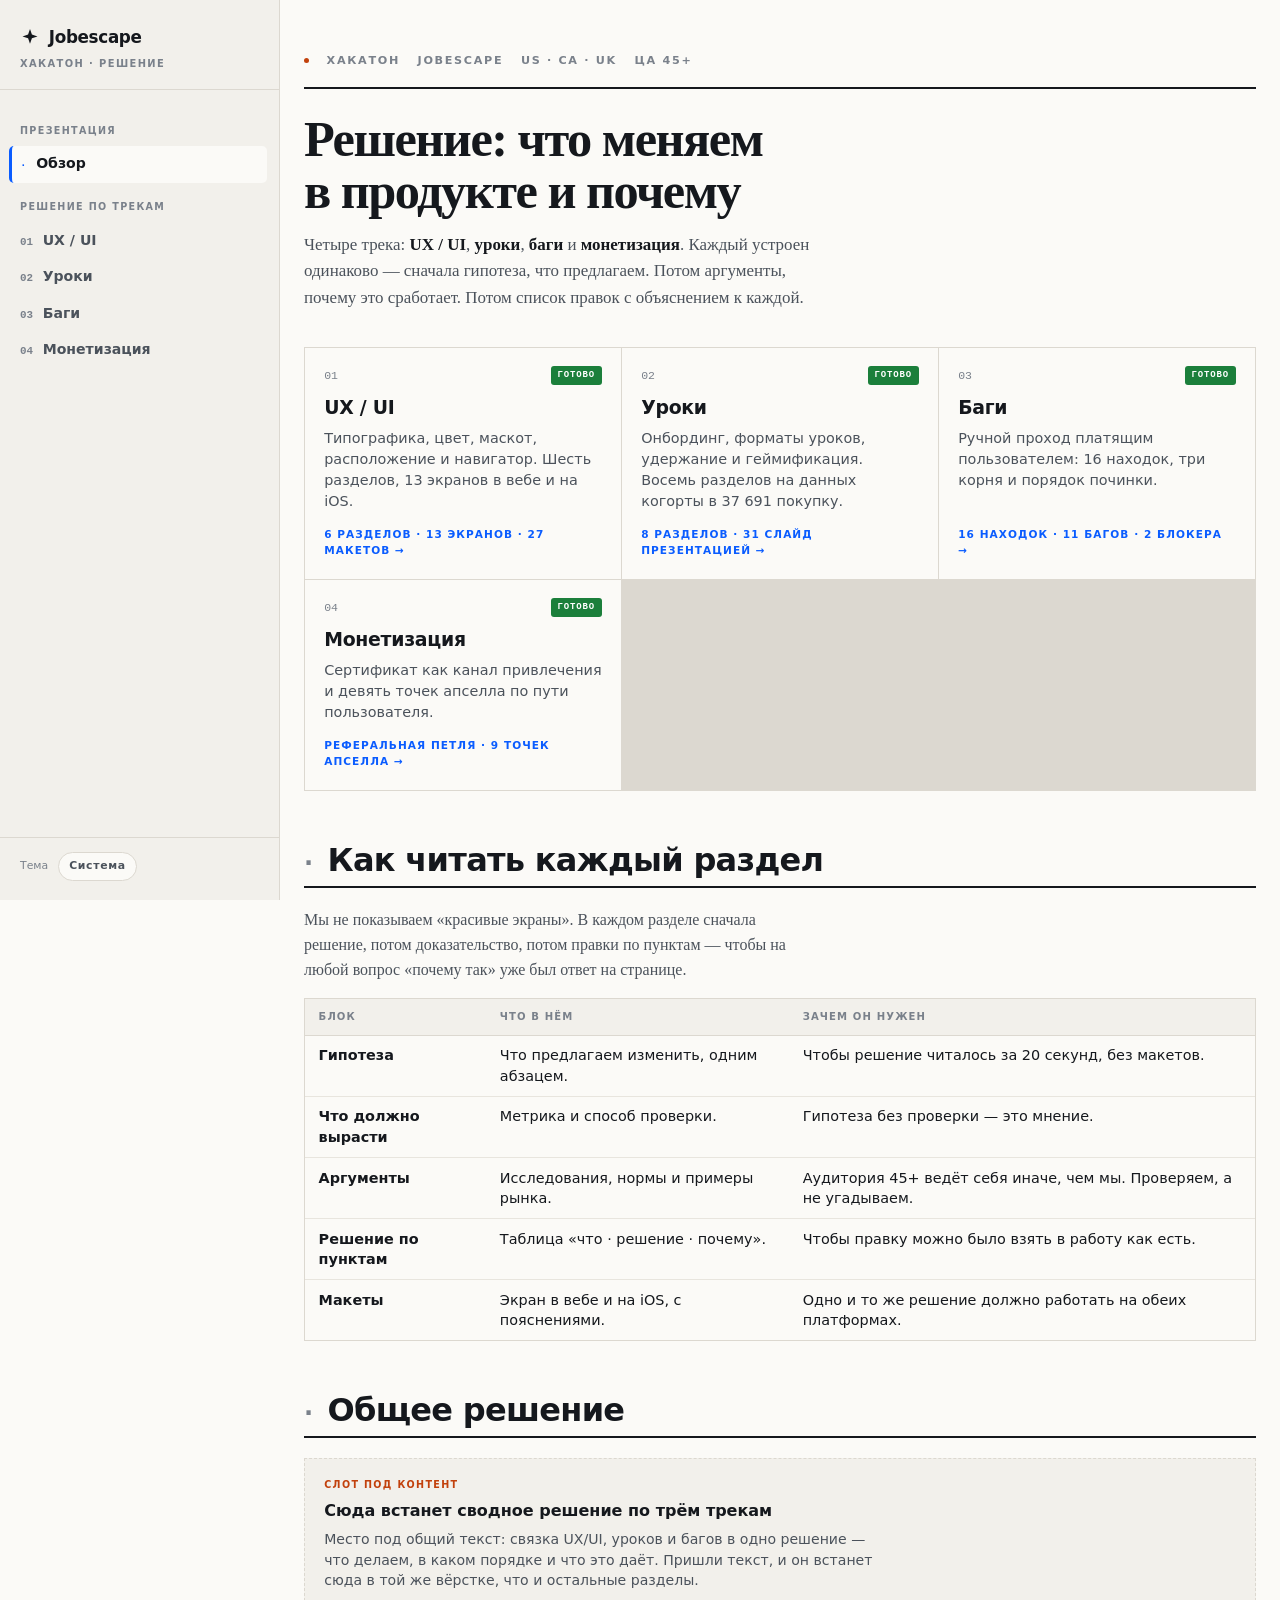
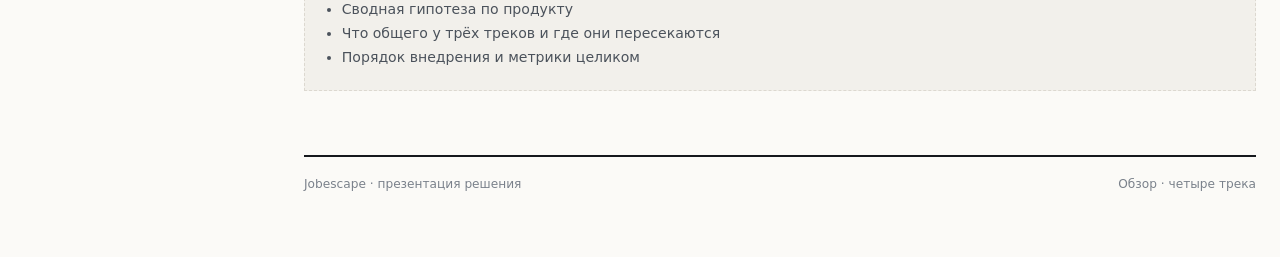
==== index.html @ 0f9d80e2 "Сайт-презентация решения для хакатона Jobescape Четыре трека: UX/UI, уроки, баги, монетизация. Стати" ====
<!doctype html>
<html lang="ru">
<head>
<meta charset="utf-8">
<meta name="viewport" content="width=device-width,initial-scale=1">
<title>Обзор · Jobescape</title>
<link rel="stylesheet" href="assets/doc.css">
<link rel="stylesheet" href="assets/shell.css">
</head>
<body>

<div class="topbar">
  <button class="burger" data-nav-toggle aria-label="Меню разделов">☰</button>
  <b>Обзор</b>
  <button class="tbtn" data-theme-toggle type="button">Система</button>
</div>
<button class="scrim" data-nav-toggle aria-label="Закрыть меню" tabindex="-1"></button>

<aside class="shell-side">
  <a class="shell-side__brand" href="index.html">
    <span class="mark"><svg viewBox="0 0 24 24" fill="none" aria-hidden="true"><path d="M12 2.5 14.3 9 21 11.3 14.3 13.6 12 20.1 9.7 13.6 3 11.3 9.7 9 12 2.5Z" fill="currentColor"/></svg> Jobescape</span>
    <span class="tag">Хакатон · решение</span>
  </a>
  <nav class="shell-side__nav">
    <div class="navgroup__label">Презентация</div>
    <a class="navlink is-current" href="index.html"><span class="n">·</span><span>Обзор</span></a>
    <div class="navgroup__label">Решение по трекам</div>
    <a class="navlink" href="ux-ui.html"><span class="n">01</span><span>UX / UI</span></a>
    <a class="navlink" href="lessons.html"><span class="n">02</span><span>Уроки</span></a>
    <a class="navlink" href="bugs.html"><span class="n">03</span><span>Баги</span></a>
    <a class="navlink" href="money.html"><span class="n">04</span><span>Монетизация</span></a>
  </nav>
  <div class="shell-side__foot">
    <span>Тема</span>
    <button class="tbtn" data-theme-toggle type="button">Система</button>
  </div>
</aside>

<main class="main">
<div class="page">
  <header class="phead">
    <div class="brow"><span class="d"></span><span>Хакатон</span><span>Jobescape</span><span>US · CA · UK</span><span>ЦА 45+</span></div>
    <h1>Решение: что меняем в продукте и почему</h1>
    <p class="sub">Четыре трека: <b>UX / UI</b>, <b>уроки</b>, <b>баги</b> и <b>монетизация</b>. Каждый устроен одинаково — сначала гипотеза, что предлагаем. Потом аргументы, почему это сработает. Потом список правок с объяснением к каждой.</p>
  </header>

  <div class="tracks">
    <a class="track" href="ux-ui.html" data-state="ready">
      <span class="track__n">01
        <span class="state ready">готово</span></span>
      <h2>UX / UI</h2>
      <p>Типографика, цвет, маскот, расположение и навигатор. Шесть разделов, 13 экранов в вебе и на iOS.</p>
      <span class="track__go">6 разделов · 13 экранов · 27 макетов →</span>
    </a>
    <a class="track" href="lessons.html" data-state="ready">
      <span class="track__n">02
        <span class="state ready">готово</span></span>
      <h2>Уроки</h2>
      <p>Онбординг, форматы уроков, удержание и геймификация. Восемь разделов на данных когорты в 37 691 покупку.</p>
      <span class="track__go">8 разделов · 31 слайд презентацией →</span>
    </a>
    <a class="track" href="bugs.html" data-state="ready">
      <span class="track__n">03
        <span class="state ready">готово</span></span>
      <h2>Баги</h2>
      <p>Ручной проход платящим пользователем: 16 находок, три корня и порядок починки.</p>
      <span class="track__go">16 находок · 11 багов · 2 блокера →</span>
    </a>
    <a class="track" href="money.html" data-state="ready">
      <span class="track__n">04
        <span class="state ready">готово</span></span>
      <h2>Монетизация</h2>
      <p>Сертификат как канал привлечения и девять точек апселла по пути пользователя.</p>
      <span class="track__go">реферальная петля · 9 точек апселла →</span>
    </a>
  </div>

  <section class="sec" id="method">
    <div class="sec__hd"><span class="n">·</span><h2>Как читать каждый раздел</h2></div>
    <p>Мы не показываем «красивые экраны». В каждом разделе сначала решение, потом
      доказательство, потом правки по пунктам — чтобы на любой вопрос «почему так»
      уже был ответ на странице.</p>
    <div class="shell-tbl">
      <table>
        <thead><tr><th>Блок</th><th>Что в нём</th><th>Зачем он нужен</th></tr></thead>
        <tbody>
          <tr><td><b>Гипотеза</b></td><td>Что предлагаем изменить, одним абзацем.</td>
              <td>Чтобы решение читалось за 20 секунд, без макетов.</td></tr>
          <tr><td><b>Что должно вырасти</b></td><td>Метрика и способ проверки.</td>
              <td>Гипотеза без проверки — это мнение.</td></tr>
          <tr><td><b>Аргументы</b></td><td>Исследования, нормы и примеры рынка.</td>
              <td>Аудитория 45+ ведёт себя иначе, чем мы. Проверяем, а не угадываем.</td></tr>
          <tr><td><b>Решение по пунктам</b></td><td>Таблица «что · решение · почему».</td>
              <td>Чтобы правку можно было взять в работу как есть.</td></tr>
          <tr><td><b>Макеты</b></td><td>Экран в вебе и на iOS, с пояснениями.</td>
              <td>Одно и то же решение должно работать на обеих платформах.</td></tr>
        </tbody>
      </table>
    </div>
  </section>

  <section class="sec" id="common">
    <div class="sec__hd"><span class="n">·</span><h2>Общее решение</h2></div>
    <div class="slot">
      <span class="slot__tag">Слот под контент</span>
      <h3>Сюда встанет сводное решение по трём трекам</h3>
      <p>Место под общий текст: связка UX/UI, уроков и багов в одно решение —
        что делаем, в каком порядке и что это даёт. Пришли текст, и он встанет сюда
        в той же вёрстке, что и остальные разделы.</p>
      <ul>
        <li>Сводная гипотеза по продукту</li>
        <li>Что общего у трёх треков и где они пересекаются</li>
        <li>Порядок внедрения и метрики целиком</li>
      </ul>
    </div>
  </section>

  <footer class="pfoot"><span>Jobescape · презентация решения</span><span>Обзор · четыре трека</span></footer>
</div>
</main>

<script src="assets/shell.js"></script>
</body>
</html>
---- assets/doc.css ----
/* Стили трека UX/UI — из артефакта, заскоуплены под .doc.
   Файл генерируется: _build/build_uxui.py. Руками не править. */
:root{--paper:#FBFAF7; --paper-2:#F2F0EB; --paper-3:#E9E6DF; --ink:#15181D; --ink-2:#4B525B; --ink-3:#7A818B; --rule:#DCD8D0; --rule-soft:#E8E5DE; --mark:#0A5CFF; --flag:#C2410C; --pass:#1B7F3B; --fail:#C5221F; --warn:#9A5B00; --prem:#6B4FD8; --shadow:0 1px 2px rgba(20,24,30,.07), 0 10px 28px -16px rgba(20,24,30,.25); --serif:Charter,"Bitstream Charter","Iowan Old Style","Palatino Linotype",Georgia,serif; --sans:-apple-system,BlinkMacSystemFont,"Segoe UI",system-ui,"Helvetica Neue",Arial,sans-serif; --mono:ui-monospace,"SF Mono",SFMono-Regular,Menlo,Consolas,monospace;}
@media (prefers-color-scheme:dark){
  :root{--paper:#14161A;--paper-2:#1B1E24;--paper-3:#232830;--ink:#F1EFEA;--ink-2:#A7AEB8;--ink-3:#7C848F; --rule:#2E333B;--rule-soft:#252A31;--mark:#6A9CFF;--flag:#FF8A45;--pass:#4FC97A;--fail:#FF7A72;--warn:#E0A33C;--prem:#A78BFA; --shadow:0 1px 2px rgba(0,0,0,.45),0 12px 32px -18px rgba(0,0,0,.8);}
}
:root[data-theme="dark"]{--paper:#14161A;--paper-2:#1B1E24;--paper-3:#232830;--ink:#F1EFEA;--ink-2:#A7AEB8;--ink-3:#7C848F; --rule:#2E333B;--rule-soft:#252A31;--mark:#6A9CFF;--flag:#FF8A45;--pass:#4FC97A;--fail:#FF7A72;--warn:#E0A33C;--prem:#A78BFA; --shadow:0 1px 2px rgba(0,0,0,.45),0 12px 32px -18px rgba(0,0,0,.8);}
:root[data-theme="light"]{--paper:#FBFAF7;--paper-2:#F2F0EB;--paper-3:#E9E6DF;--ink:#15181D;--ink-2:#4B525B;--ink-3:#7A818B; --rule:#DCD8D0;--rule-soft:#E8E5DE;--mark:#0A5CFF;--flag:#C2410C;--pass:#1B7F3B;--fail:#C5221F;--warn:#9A5B00;--prem:#6B4FD8; --shadow:0 1px 2px rgba(20,24,30,.07),0 10px 28px -16px rgba(20,24,30,.25);}
*{box-sizing:border-box;}
.doc{color:var(--ink); font-family:var(--serif); font-size:17px; line-height:1.58; -webkit-font-smoothing:antialiased; padding:0 0 4rem;}
:focus-visible{outline:2px solid var(--mark); outline-offset:2px; border-radius:3px;}
.doc .wrap{max-width:82rem; margin:0 auto; padding:0 1.25rem;}
.doc img{max-width:100%; height:auto; display:block;}
.doc .top{padding:3rem 0 0;}
.doc .brow{font-family:var(--sans); font-size:.7rem; font-weight:700; letter-spacing:.15em; text-transform:uppercase; color:var(--ink-3); display:flex; flex-wrap:wrap; gap:.5rem 1.1rem; align-items:center; padding-bottom:1.1rem; border-bottom:2px solid var(--ink);}
.doc .brow .d{width:5px;height:5px;border-radius:50%;background:var(--mark);flex:none;}
.doc h1{font-size:clamp(2rem,4.8vw,3.2rem); line-height:1.04; font-weight:700; letter-spacing:-.03em; margin:1.5rem 0 .9rem; max-width:20ch; text-wrap:balance;}
.doc .sub{font-size:1.04rem; color:var(--ink-2); max-width:62ch; margin:0 0 .8rem;}
.doc .sub b{color:var(--ink);}
.doc .tiles{display:grid; grid-template-columns:repeat(auto-fit,minmax(8rem,1fr)); gap:1px; background:var(--rule); border:1px solid var(--rule); margin:2rem 0 0;}
.doc .tiles div{background:var(--paper); padding:.8rem .9rem;}
.doc .tiles dt{font-family:var(--sans); font-size:.64rem; font-weight:700; letter-spacing:.12em; text-transform:uppercase; color:var(--ink-3); margin-bottom:.2rem;}
.doc .tiles dd{margin:0; font-size:1.35rem; font-weight:700; line-height:1.1; font-variant-numeric:tabular-nums;}
.doc .snav{position:sticky; top:0; z-index:30; background:var(--paper); border-bottom:1px solid var(--rule); margin-top:2rem; padding:.65rem 0; display:flex; flex-wrap:wrap; gap:.35rem;}
.doc .snav a{font-family:var(--sans); font-size:.75rem; font-weight:700; letter-spacing:.05em; text-decoration:none; color:var(--ink-2); padding:.32rem .7rem; border:1px solid var(--rule); border-radius:99px; background:var(--paper);}
.doc .snav a:hover{color:var(--ink); border-color:var(--ink-3);}
.doc .snav a .n{color:var(--ink-3); font-variant-numeric:tabular-nums;}
.doc section.blk{margin-top:3.5rem; scroll-margin-top:4rem;}
.doc .hd{display:flex; align-items:baseline; gap:.9rem; border-bottom:2px solid var(--ink); padding-bottom:.5rem; margin-bottom:1.25rem;}
.doc .hd .n{font-size:1.5rem; font-weight:700; color:var(--ink-3); font-variant-numeric:tabular-nums; line-height:1;}
.doc .hd h2{font-size:clamp(1.5rem,3vw,2.1rem); line-height:1.1; font-weight:700; letter-spacing:-.022em; margin:0;}
.doc h3{font-family:var(--sans); font-size:.72rem; font-weight:700; letter-spacing:.13em; text-transform:uppercase; color:var(--ink-3); margin:2rem 0 .7rem;}
.doc p{margin:0 0 .8rem; max-width:66ch;}
.doc .line{font-size:.98rem; color:var(--ink-2); max-width:66ch; margin:0 0 1rem;}
.doc code{font-family:var(--mono); font-size:.85em; background:var(--paper-2); padding:.1em .34em; border-radius:3px; border:1px solid var(--rule-soft);}
.doc .hyp{border:2px solid var(--ink); background:var(--paper-2); padding:1.05rem 1.2rem; margin:0 0 1.4rem;}
.doc .hyp .tg{font-family:var(--sans); font-size:.64rem; font-weight:700; letter-spacing:.15em; text-transform:uppercase; color:var(--mark); display:block; margin-bottom:.4rem;}
.doc .hyp p{font-size:1.06rem; line-height:1.48; margin:0; max-width:66ch;}
.doc .hyp p code{background:transparent; border:0; padding:0; font-size:.94em; font-weight:600;}
.doc .hyp .eff{margin-top:.7rem; padding-top:.65rem; border-top:1px solid var(--rule); font-size:.92rem; line-height:1.45; color:var(--ink-2); max-width:66ch;}
.doc .hyp .eff b{display:block; font-family:var(--sans); font-size:.62rem; font-weight:700; letter-spacing:.12em; text-transform:uppercase; color:var(--ink-3); margin-bottom:.15rem;}
.doc .args{display:grid; grid-template-columns:repeat(auto-fit,minmax(17rem,1fr)); gap:1px; background:var(--rule); border:1px solid var(--rule); margin:0 0 1.4rem;}
.doc .args > div{background:var(--paper); padding:.9rem 1rem 1rem; display:flex; flex-direction:column;}
.doc .args h4{font-family:var(--sans); font-size:.82rem; font-weight:700; margin:0 0 .35rem; color:var(--ink); display:flex; gap:.5rem; align-items:baseline;}
.doc .args h4 i{font-style:normal; color:var(--ink-3); font-size:.7rem; font-variant-numeric:tabular-nums; flex:none;}
.doc .args p{font-size:.9rem; line-height:1.45; margin:0; color:var(--ink-2); max-width:none;}
.doc .args .src{align-self:flex-start; margin-top:.6rem; font-family:var(--sans); font-size:.6rem; font-weight:700; letter-spacing:.09em; text-transform:uppercase; color:var(--mark); border:1px solid var(--rule); border-radius:99px; padding:.16rem .5rem;}
.doc .sc{overflow-x:auto; border:1px solid var(--rule); background:var(--paper); margin:0 0 1.2rem;}
.doc table{border-collapse:collapse; width:100%; min-width:36rem; font-size:.9rem;}
.doc th{font-family:var(--sans); font-size:.63rem; font-weight:700; letter-spacing:.11em; text-transform:uppercase; color:var(--ink-3); text-align:left; padding:.62rem .85rem; border-bottom:1px solid var(--rule); background:var(--paper-2); white-space:nowrap;}
.doc td{padding:.6rem .85rem; border-bottom:1px solid var(--rule-soft); vertical-align:top; line-height:1.4;}
.doc tr:last-child td{border-bottom:0;}
.doc td.n, .doc th.n{font-family:var(--mono); font-variant-numeric:tabular-nums; white-space:nowrap;}
.doc .pill{display:inline-block; font-family:var(--sans); font-size:.6rem; font-weight:700; letter-spacing:.08em; text-transform:uppercase; padding:.16rem .4rem; border-radius:3px; color:#fff; line-height:1.4; white-space:nowrap;}
.doc .pill.p{background:var(--pass);}
.doc .pill.f{background:var(--fail);}
.doc .pill.w{background:var(--warn);}
.doc .pill.g{background:var(--paper-3); color:var(--ink-2);}
.doc .pill.m{background:var(--mark);}
.doc .rl{list-style:none; margin:0 0 1.2rem; padding:0; border:1px solid var(--rule); background:var(--paper);}
.doc .rl li{display:grid; grid-template-columns:minmax(0,1fr); gap:.3rem; padding:.62rem .85rem; border-bottom:1px solid var(--rule-soft); font-size:.94rem; line-height:1.45;}
@media (min-width:62rem){
  .doc .rl li{grid-template-columns:8.5rem minmax(0,1.05fr) minmax(0,1fr); gap:1.4rem; align-items:baseline;}
}
.doc .rl li:last-child{border-bottom:0;}
.doc .rl b{font-family:var(--sans); font-size:.78rem; font-weight:700; color:var(--ink);}
.doc .rl span{color:var(--ink-2);}
.doc .rl span em{font-style:normal; color:var(--ink); font-weight:600;}
.doc .rl .why{color:var(--ink-3); font-size:.88rem; line-height:1.42;}
.doc .rl .why::before{content:"Почему · "; font-family:var(--sans); font-size:.6rem; font-weight:700; letter-spacing:.1em; text-transform:uppercase; color:var(--mark);}
.doc .rl li.hdr{display:none;}
@media (min-width:62rem){
  .doc .rl li.hdr{display:grid; background:var(--paper-2); font-family:var(--sans); font-size:.6rem; font-weight:700; letter-spacing:.11em; text-transform:uppercase; color:var(--ink-3);}
  .doc .rl li.hdr b, .doc .rl li.hdr span{color:var(--ink-3); font-size:.6rem; letter-spacing:.11em;}
  .doc .rl .why::before{content:none;}
}
.doc .sw{display:grid; grid-template-columns:repeat(auto-fill,minmax(9.5rem,1fr)); gap:1px; background:var(--rule); border:1px solid var(--rule); margin:0 0 1.2rem;}
.doc .sw > div{background:var(--paper);}
.doc .sw .f{height:3.6rem; display:flex; align-items:flex-end; padding:.4rem .5rem;}
.doc .sw .f span{font-family:var(--sans); font-size:.68rem; font-weight:700;}
.doc .sw .i{padding:.5rem .6rem .65rem;}
.doc .sw .r{font-family:var(--sans); font-size:.6rem; font-weight:700; letter-spacing:.1em; text-transform:uppercase; color:var(--ink-3);}
.doc .sw .h{font-family:var(--mono); font-size:.76rem; font-weight:600; margin:.12rem 0 .22rem;}
.doc .sw .u{font-size:.76rem; line-height:1.3; color:var(--ink-2);}
.doc .esco{display:grid; grid-template-columns:repeat(auto-fill,minmax(10rem,1fr)); gap:1px; background:var(--rule); border:1px solid var(--rule); margin:0 0 1.4rem;}
.doc .esco > div{background:var(--paper); padding:1.1rem .8rem 1.1rem; text-align:center;}
.doc .esco .stage{height:104px; display:grid; place-items:center; margin-bottom:.7rem;}
.doc .esco svg{width:64px; height:64px; overflow:visible;}
.doc .esco .nm{font-family:var(--mono); font-size:.78rem; font-weight:600; color:var(--ink);}
.doc .esco .ds{font-size:.8rem; line-height:1.35; color:var(--ink-2); margin-top:.2rem;}
.doc .esco .tm{font-family:var(--sans); font-size:.58rem; font-weight:700; letter-spacing:.09em; text-transform:uppercase; color:var(--ink-3); margin-top:.45rem; display:block;}
@keyframes e-float{0%,100%{transform:translateY(0)}50%{transform:translateY(-7px)}}
@keyframes e-blink{0%,92%,100%{transform:scaleY(1)}95%{transform:scaleY(.08)}}
@keyframes e-lean{0%,100%{transform:rotate(-12deg) translateX(0)}50%{transform:rotate(-17deg) translateX(-3px)}}
@keyframes e-jab{0%,100%{transform:translateX(0);opacity:.85}50%{transform:translateX(7px);opacity:1}}
@keyframes e-bounce{0%,100%{transform:translateY(0) scale(1)} 30%{transform:translateY(-14px) scale(1.06)}45%{transform:translateY(-14px) scale(1.06)} 70%{transform:translateY(2px) scale(.96)}}
@keyframes e-confetti{0%{transform:translateY(6px) scale(.4);opacity:0} 25%{opacity:1}100%{transform:translateY(-26px) scale(1);opacity:0}}
@keyframes e-sway{0%,100%{transform:translateX(0) rotate(0)}50%{transform:translateX(3px) rotate(3deg)}}
@keyframes e-dot{0%,100%{opacity:.25;transform:scale(.7)}40%{opacity:1;transform:scale(1)}}
@keyframes e-sink{0%,100%{transform:translateY(0) scale(1)}50%{transform:translateY(5px) scale(.97)}}
@keyframes e-nod{0%,100%{transform:rotate(0)}30%{transform:rotate(-5deg)}60%{transform:rotate(3deg)}}
.doc .a-float{animation:e-float 3s ease-in-out infinite; transform-origin:50% 50%;}
.doc .a-eye{animation:e-blink 4.4s ease-in-out infinite; transform-origin:50% 50%;}
.doc .a-lean{animation:e-lean 1.8s ease-in-out infinite; transform-origin:50% 50%;}
.doc .a-jab{animation:e-jab 1.8s ease-in-out infinite;}
.doc .a-bounce{animation:e-bounce 1.9s cubic-bezier(.34,1.56,.64,1) infinite; transform-origin:50% 90%;}
.doc .a-c1{animation:e-confetti 1.9s ease-out infinite;}
.doc .a-c2{animation:e-confetti 1.9s ease-out .35s infinite;}
.doc .a-c3{animation:e-confetti 1.9s ease-out .7s infinite;}
.doc .a-sway{animation:e-sway 2.2s ease-in-out infinite; transform-origin:50% 80%;}
.doc .a-d1{animation:e-dot 1.3s ease-in-out infinite;}
.doc .a-d2{animation:e-dot 1.3s ease-in-out .18s infinite;}
.doc .a-d3{animation:e-dot 1.3s ease-in-out .36s infinite;}
.doc .a-sink{animation:e-sink 3.4s ease-in-out infinite; transform-origin:50% 90%;}
.doc .a-nod{animation:e-nod 2.6s ease-in-out infinite; transform-origin:50% 75%;}
@media (prefers-reduced-motion:reduce){
  .doc .a-float, .doc .a-eye, .doc .a-lean, .doc .a-jab, .doc .a-bounce, .doc .a-c1, .doc .a-c2, .doc .a-c3, .doc .a-sway, .doc .a-d1, .doc .a-d2, .doc .a-d3, .doc .a-sink, .doc .a-nod{animation:none!important;}
}
.doc .plate{margin:0 0 1.4rem; border:1px solid var(--rule); background:var(--paper); overflow:hidden;}
.doc .plate img{border-bottom:1px solid var(--rule); width:100%;}
.doc .plate figcaption{padding:.7rem .9rem; font-size:.88rem; line-height:1.45; color:var(--ink-2);}
.doc .plate figcaption b{color:var(--ink); font-weight:700;}
.doc .spec{border:1px solid var(--rule); background:var(--paper); margin:0 0 1.2rem;}
.doc .spec .r{display:grid; grid-template-columns:7.5rem minmax(0,1fr); gap:1.1rem; padding:.85rem 1rem; border-bottom:1px solid var(--rule-soft); align-items:baseline;}
.doc .spec .r:last-child{border-bottom:0;}
.doc .spec .l{font-family:var(--sans); font-size:.62rem; font-weight:700; letter-spacing:.1em; text-transform:uppercase; color:var(--ink-3); line-height:1.5;}
.doc .spec .l b{display:block; font-family:var(--mono); font-size:.72rem; letter-spacing:0; text-transform:none; color:var(--ink-2);}
.doc .spec .s{font-family:var(--sans); min-width:0; overflow-wrap:break-word;}
.doc .t40{font-size:40px;line-height:1.15;font-weight:700;letter-spacing:-.025em;}
.doc .t32{font-size:32px;line-height:1.2;font-weight:700;letter-spacing:-.02em;}
.doc .t24{font-size:24px;line-height:1.25;font-weight:600;letter-spacing:-.012em;}
.doc .t20{font-size:20px;line-height:1.3;font-weight:600;}
.doc .t17{font-size:17px;line-height:1.55;}
.doc .t15{font-size:15px;line-height:1.4;font-weight:500;color:var(--ink-2);}
.doc .tsr{font-family:var(--serif);font-size:19px;line-height:1.6;}
.doc .screen{margin-top:2.75rem; padding-top:1.6rem; border-top:1px solid var(--rule);}
.doc .screen .sh{display:flex; align-items:baseline; gap:.65rem; margin:0 0 1rem; flex-wrap:wrap;}
.doc .screen .sh .num{font-size:1.2rem; font-weight:700; color:var(--ink-3); line-height:1; font-variant-numeric:tabular-nums; flex:none;}
.doc .screen .sh h4{font-family:var(--sans); font-size:1.02rem; font-weight:700; margin:0; letter-spacing:-.012em; color:var(--ink); text-transform:none;}
.doc .screen .sh .tag{font-family:var(--sans); font-size:.58rem; font-weight:700; letter-spacing:.1em; text-transform:uppercase; background:var(--mark); color:#fff; padding:.16rem .42rem; border-radius:3px;}
.doc .pair{display:grid; grid-template-columns:minmax(0,1fr); gap:1.4rem;}
@media (min-width:64rem){
  .doc .pair{grid-template-columns:minmax(0,1fr) minmax(0,1.85fr); gap:1.6rem; align-items:start;}
}
.doc .shot{min-width:0;}
.doc .shot .plat{font-family:var(--sans); font-size:.6rem; font-weight:700; letter-spacing:.13em; text-transform:uppercase; color:var(--ink-3); margin:0 0 .4rem;}
.doc .shot img{border:1px solid var(--rule); border-radius:8px; box-shadow:var(--shadow); background:#fff;}
.doc .screen ul.ann{list-style:none; margin:1rem 0 0; padding:0; font-size:.88rem; line-height:1.45;}
.doc .screen ul.ann li{display:flex; gap:.5rem; margin-bottom:.35rem; color:var(--ink-2); max-width:78ch;}
.doc .screen ul.ann li::before{content:"→"; color:var(--mark); font-weight:700; flex:none;}
.doc .grp{margin-top:3rem; padding:1rem 1.15rem; background:var(--paper-2); border:1px solid var(--rule);}
.doc .grp .gl{font-family:var(--sans); font-size:.64rem; font-weight:700; letter-spacing:.14em; text-transform:uppercase; color:var(--mark); display:block; margin-bottom:.3rem;}
.doc .grp h3{font-family:var(--serif); font-size:1.5rem; font-weight:700; letter-spacing:-.02em; text-transform:none; color:var(--ink); margin:0 0 .4rem;}
.doc .grp p{margin:0; font-size:.95rem; line-height:1.5; color:var(--ink-2); max-width:70ch;}
.doc .grp p + p{margin-top:.5rem;}
.doc .grp .path{font-family:var(--mono); font-size:.82rem; color:var(--ink); margin-top:.6rem; line-height:1.9; display:block;}
.doc .grp .path b{background:var(--paper); border:1px solid var(--rule); border-radius:4px; padding:.12rem .4rem; font-weight:600; white-space:nowrap;}
.doc .grp .path i{font-style:normal; color:var(--mark); font-weight:700; padding:0 .2rem;}
.doc .tr{border:1px solid var(--rule); background:var(--paper); padding:.85rem 1rem; display:grid; grid-template-columns:minmax(0,1fr); gap:.4rem; margin-bottom:1px;}
@media (min-width:46rem){
  .doc .tr{grid-template-columns:6.5rem minmax(0,1fr) 6rem; gap:1.3rem; align-items:start;}
}
.doc .tr .tn{font-family:var(--sans); font-weight:700; font-size:.8rem;}
.doc .tr .tn small{display:block; font-weight:600; color:var(--ink-3); font-size:.66rem; letter-spacing:.07em; text-transform:uppercase; margin-top:.1rem;}
.doc .tr .tw{font-family:var(--mono); font-size:.78rem; color:var(--ink-2); font-variant-numeric:tabular-nums;}
.doc .tr ul{margin:0; padding-left:1rem; font-size:.9rem; line-height:1.45;}
.doc .tr li{margin-bottom:.22rem;}
.doc .final{border:2px solid var(--ink); background:var(--paper-2); padding:1.25rem 1.3rem; margin-top:2rem;}
.doc .final p{margin:0; font-size:1.04rem; line-height:1.5; max-width:62ch;}
.doc .final p+p{margin-top:.6rem;}
.doc footer{margin-top:4rem; padding-top:1.1rem; border-top:2px solid var(--ink); font-family:var(--sans); font-size:.76rem; color:var(--ink-3); display:flex; flex-wrap:wrap; gap:.5rem 1.5rem; justify-content:space-between;}
@media (prefers-reduced-motion:reduce){
  *{animation:none!important;transition:none!important;}
}
---- assets/shell.css ----
/* ═══════════════════════════════════════════════════════════════
   Jobescape · презентация решения — оболочка сайта
   Токены наследуются из doc.css (:root), чтобы сайт и макеты
   жили в одной палитре и в светлой, и в тёмной теме.
   ═══════════════════════════════════════════════════════════════ */

:root{
  --shell-side:17.5rem;
  --sans:-apple-system,BlinkMacSystemFont,"Segoe UI",system-ui,"Helvetica Neue",Arial,sans-serif;
  --serif:Charter,"Bitstream Charter","Iowan Old Style","Palatino Linotype",Georgia,serif;
  --mono:ui-monospace,"SF Mono",SFMono-Regular,Menlo,Consolas,monospace;
}

*{box-sizing:border-box;}
html{scroll-behavior:smooth;}
body{
  margin:0; background:var(--paper); color:var(--ink);
  font-family:var(--sans); font-size:16px; line-height:1.55;
  -webkit-font-smoothing:antialiased;
}
:focus-visible{outline:2px solid var(--mark); outline-offset:2px; border-radius:3px;}

/* ───────────────────────── боковая панель ───────────────────────── */
.shell-side{
  position:fixed; inset:0 auto 0 0; width:var(--shell-side); z-index:60;
  background:var(--paper-2); border-right:1px solid var(--rule);
  display:flex; flex-direction:column; overflow-y:auto; overscroll-behavior:contain;
}
.shell-side__brand{
  display:block; text-decoration:none; color:inherit;
  padding:1.5rem 1.25rem 1.1rem; border-bottom:1px solid var(--rule);
}
.shell-side__brand .mark{
  display:flex; align-items:center; gap:.55rem;
  font-size:1.05rem; font-weight:700; letter-spacing:-.02em; color:var(--ink);
}
.shell-side__brand .mark svg{width:20px;height:20px;flex:none;}
.shell-side__brand .tag{
  display:block; margin-top:.4rem;
  font-size:.62rem; font-weight:700; letter-spacing:.14em; text-transform:uppercase;
  color:var(--ink-3);
}

.shell-side__nav{padding:1rem .75rem 1.5rem; flex:1;}
.navgroup{margin-bottom:.3rem;}
.navgroup__label{
  font-size:.6rem; font-weight:700; letter-spacing:.14em; text-transform:uppercase;
  color:var(--ink-3); padding:1.1rem .5rem .45rem;
}
.navgroup:first-child .navgroup__label{padding-top:.2rem;}

a.navlink{
  display:flex; align-items:baseline; gap:.6rem;
  padding:.46rem .5rem; border-radius:5px;
  font-size:.88rem; font-weight:600; color:var(--ink-2); text-decoration:none;
  border-left:3px solid transparent; margin-left:-3px;
}
a.navlink .n{
  font-family:var(--mono); font-size:.68rem; color:var(--ink-3);
  font-variant-numeric:tabular-nums; flex:none;
}
a.navlink:hover{color:var(--ink); background:var(--paper-3);}
a.navlink.is-current{
  color:var(--ink); background:var(--paper); border-left-color:var(--mark);
}
a.navlink.is-current .n{color:var(--mark);}
a.navlink .wip{
  margin-left:auto; font-size:.55rem; font-weight:700; letter-spacing:.09em;
  text-transform:uppercase; color:var(--ink-3);
  border:1px solid var(--rule); border-radius:99px; padding:.05rem .32rem;
}

/* подразделы текущей страницы */
.subnav{margin:.15rem 0 .5rem 1.1rem; padding-left:.65rem; border-left:1px solid var(--rule);}
a.sublink{
  display:flex; gap:.55rem; align-items:baseline;
  padding:.3rem .45rem; border-radius:4px;
  font-size:.81rem; color:var(--ink-3); text-decoration:none;
}
a.sublink .n{font-family:var(--mono); font-size:.64rem; font-variant-numeric:tabular-nums;}
a.sublink:hover{color:var(--ink);}
a.sublink.is-active{color:var(--flag); font-weight:700;}
a.sublink.is-active .n{color:var(--flag);}

.shell-side__foot{
  padding:.9rem 1.25rem 1.2rem; border-top:1px solid var(--rule);
  display:flex; align-items:center; gap:.6rem; flex-wrap:wrap;
  font-size:.68rem; color:var(--ink-3);
}
.tbtn{
  font:inherit; font-size:.68rem; font-weight:700; letter-spacing:.06em;
  color:var(--ink-2); background:var(--paper); cursor:pointer;
  border:1px solid var(--rule); border-radius:99px; padding:.3rem .65rem;
}
.tbtn:hover{color:var(--ink); border-color:var(--ink-3);}

/* ───────────────────────── контент ───────────────────────── */
.main{margin-left:var(--shell-side); min-width:0;}
.page{max-width:80rem; margin:0 auto; padding:0 1.5rem;}

.phead{padding:3.25rem 0 0;}
.phead .brow{
  display:flex; flex-wrap:wrap; gap:.5rem 1.1rem; align-items:center;
  padding-bottom:1.1rem; border-bottom:2px solid var(--ink);
  font-size:.7rem; font-weight:700; letter-spacing:.15em; text-transform:uppercase;
  color:var(--ink-3);
}
.phead .brow .d{width:5px;height:5px;border-radius:50%;background:var(--flag);flex:none;}
.phead h1{
  font-family:var(--serif);
  font-size:clamp(2rem,4.4vw,3.15rem); line-height:1.04; font-weight:700;
  letter-spacing:-.03em; margin:1.5rem 0 .9rem; max-width:22ch; text-wrap:balance;
}
.phead .sub{
  font-family:var(--serif); font-size:1.06rem; line-height:1.55;
  color:var(--ink-2); max-width:62ch; margin:0 0 .4rem;
}
.phead .sub b{color:var(--ink);}

/* ── карточки разделов на главной ── */
.tracks{
  display:grid; grid-template-columns:repeat(auto-fit,minmax(17rem,1fr)); gap:1px;
  background:var(--rule); border:1px solid var(--rule); margin:2.25rem 0 0;
}
a.track{
  background:var(--paper); padding:1.15rem 1.2rem 1.25rem;
  display:flex; flex-direction:column; text-decoration:none; color:inherit;
}
a.track:hover{background:var(--paper-2);}
.track__n{
  font-family:var(--mono); font-size:.72rem; color:var(--ink-3);
  font-variant-numeric:tabular-nums; margin-bottom:.5rem;
  display:flex; justify-content:space-between; align-items:center;
}
.track h2{font-size:1.18rem; font-weight:700; letter-spacing:-.015em; margin:0 0 .35rem;}
.track p{font-size:.9rem; line-height:1.45; color:var(--ink-2); margin:0 0 .9rem; max-width:34ch;}
.track__go{
  margin-top:auto; font-size:.66rem; font-weight:700; letter-spacing:.1em;
  text-transform:uppercase; color:var(--mark);
}
a.track[data-state="wip"] .track__go{color:var(--ink-3);}

.state{
  font-size:.56rem; font-weight:700; letter-spacing:.1em; text-transform:uppercase;
  padding:.16rem .42rem; border-radius:3px; color:#fff; white-space:nowrap;
}
.state.ready{background:var(--pass);}
.state.wip{background:var(--paper-3); color:var(--ink-2);}

/* ── общие секции страниц оболочки ── */
.sec{margin-top:3.25rem; scroll-margin-top:1.5rem;}
.sec__hd{
  display:flex; align-items:baseline; gap:.9rem;
  border-bottom:2px solid var(--ink); padding-bottom:.5rem; margin-bottom:1.25rem;
}
.sec__hd .n{
  font-size:1.5rem; font-weight:700; color:var(--ink-3);
  font-variant-numeric:tabular-nums; line-height:1;
}
.sec__hd h2{font-size:clamp(1.4rem,2.8vw,2rem); line-height:1.1; font-weight:700; letter-spacing:-.022em; margin:0;}
.sec p{font-family:var(--serif); font-size:1rem; line-height:1.55; color:var(--ink-2); max-width:64ch;}
.sec p b{color:var(--ink);}

.kicker{
  font-size:.66rem; font-weight:700; letter-spacing:.13em; text-transform:uppercase;
  color:var(--ink-3); margin:2rem 0 .7rem;
}

/* ── таблицы оболочки ── */
.shell-tbl{overflow-x:auto; border:1px solid var(--rule); background:var(--paper); margin:0 0 1.2rem;}
.shell-tbl table{border-collapse:collapse; width:100%; min-width:34rem; font-size:.9rem;}
.shell-tbl th{
  font-size:.63rem; font-weight:700; letter-spacing:.11em; text-transform:uppercase;
  color:var(--ink-3); text-align:left; padding:.62rem .85rem;
  border-bottom:1px solid var(--rule); background:var(--paper-2); white-space:nowrap;
}
.shell-tbl td{padding:.6rem .85rem; border-bottom:1px solid var(--rule-soft); vertical-align:top; line-height:1.42;}
.shell-tbl tr:last-child td{border-bottom:0;}
.shell-tbl td.n{font-family:var(--mono); font-variant-numeric:tabular-nums; white-space:nowrap;}

/* ── ссылка на презентационный вид дека ── */
.deckbox__go{margin:.9rem 0 0; font-family:var(--sans); font-size:.78rem;}
.deckbox__go a{
  display:inline-block; color:var(--mark); font-weight:700;
  letter-spacing:.04em; text-decoration:none;
  border:1px solid var(--rule); border-radius:99px; padding:.34rem .8rem;
}
.deckbox__go a:hover{border-color:var(--mark); background:var(--paper-2);}

/* ── идея: гипотеза · аргумент · пример · метрика ── */
.doc .idea{border:1px solid var(--rule); background:var(--paper); margin:0 0 1rem;}
.doc .idea h4{
  font-family:var(--sans); font-size:.95rem; font-weight:700; letter-spacing:-.01em;
  margin:0; padding:.75rem .95rem .7rem; color:var(--ink);
  border-bottom:1px solid var(--rule); background:var(--paper-2);
}
.doc .idea__r{
  display:grid; grid-template-columns:minmax(0,1fr); gap:.15rem;
  padding:.6rem .95rem; border-bottom:1px solid var(--rule-soft);
}
@media (min-width:48rem){
  .doc .idea__r{grid-template-columns:7rem minmax(0,1fr); gap:1.2rem; align-items:baseline;}
}
.doc .idea__r b{
  font-family:var(--sans); font-size:.62rem; font-weight:700; letter-spacing:.11em;
  text-transform:uppercase; color:var(--ink-3);
}
.doc .idea__r:first-of-type b{color:var(--flag);}
.doc .idea__r p{margin:0; font-size:.94rem; line-height:1.45; color:var(--ink-2); max-width:64ch;}
.doc .idea__r:first-of-type p{color:var(--ink);}
.doc .idea__note{
  padding:.55rem .95rem .75rem; font-size:.86rem; line-height:1.4;
  color:var(--ink-3); max-width:72ch;
}
.doc .idea__note::before{
  content:"Оговорка · "; font-family:var(--sans); font-size:.6rem; font-weight:700;
  letter-spacing:.1em; text-transform:uppercase; color:var(--flag);
}

/* ── находка аудита: номер и метки в шапке карточки ── */
.doc .find h4{
  display:flex; flex-wrap:wrap; align-items:baseline; gap:.5rem .6rem;
  padding-right:.8rem;
}
.doc .find__n{
  font-family:var(--mono); font-size:.8rem; font-weight:700; color:var(--flag);
  font-variant-numeric:tabular-nums; flex:none;
}
.doc .find__tags{display:flex; flex-wrap:wrap; gap:.3rem; margin-left:auto;}
.doc .find__tags .pill{font-weight:700;}

/* ── скриншоты находки ── */
/* рамка живёт на самих кадрах: при 4 кадрах в ряд по 3 пятая ячейка пустая,
   и залитый фон грида выглядел бы как обрезанная картинка */
.doc .shots{
  display:grid; grid-template-columns:repeat(auto-fit,minmax(20rem,1fr));
  gap:1px; border-top:1px solid var(--rule); border-bottom:1px solid var(--rule);
}
.doc .shots--one{grid-template-columns:minmax(0,1fr);}
.doc .shots figure{
  margin:0; background:var(--paper-2); padding:.8rem .85rem .7rem;
  box-shadow:0 0 0 1px var(--rule);
}
.doc .shots img{
  width:100%; height:auto; display:block; border-radius:4px;
  border:1px solid var(--rule); background:#0b0d10;
  /* вертикальные кадры (экран телефона) иначе растягиваются на всю полосу */
  max-height:30rem; object-fit:contain; object-position:center top;
}
.doc .shots--one img{max-height:34rem;}
.doc .shots figcaption{
  margin-top:.5rem; font-family:var(--sans); font-size:.76rem; line-height:1.35;
  color:var(--ink-3);
}

/* ── нумерованные шаги петли ── */
.doc .steps{list-style:none; margin:0 0 1.3rem; padding:0; counter-reset:none;}
.doc .steps li{
  display:grid; grid-template-columns:1.9rem minmax(0,1fr); gap:.9rem;
  align-items:baseline; padding:.6rem .9rem;
  border:1px solid var(--rule); border-bottom:0; background:var(--paper);
}
.doc .steps li:last-child{border-bottom:1px solid var(--rule);}
.doc .steps li b{
  font-family:var(--sans); font-size:.9rem; font-weight:700; color:var(--flag);
  font-variant-numeric:tabular-nums; text-align:center;
}
.doc .steps li span{font-size:.94rem; line-height:1.45; color:var(--ink-2); max-width:64ch;}

/* ── макет предлагаемого сертификата ── */
.doc .cert{margin:0 0 1.4rem; border:1px solid var(--rule); background:var(--paper);}
.doc .cert__doc{
  background:#FBFAF7; color:#15181D; border-bottom:1px solid var(--rule);
  padding:clamp(1.3rem,3.5vw,2.4rem); font-family:var(--sans);
}
.doc .cert__brow{
  display:flex; justify-content:space-between; gap:1rem; flex-wrap:wrap;
  font-size:.6rem; font-weight:700; letter-spacing:.16em; color:#7A818B;
  padding-bottom:.9rem; border-bottom:2px solid #15181D;
}
.doc .cert__kind{
  font-size:.64rem; font-weight:700; letter-spacing:.16em; text-transform:uppercase;
  color:#C2410C; margin-top:1.4rem;
}
.doc .cert__title{
  font-family:var(--serif); font-size:clamp(1.6rem,4vw,2.4rem); font-weight:700;
  letter-spacing:-.025em; line-height:1.1; margin-top:.15rem;
}
.doc .cert__level{
  font-size:.7rem; font-weight:700; letter-spacing:.12em; text-transform:uppercase;
  color:#4B525B; margin-top:.4rem;
}
.doc .cert__lbl{
  font-size:.58rem; font-weight:700; letter-spacing:.16em; text-transform:uppercase;
  color:#7A818B; margin-top:1.6rem;
}
.doc .cert__name{
  font-family:var(--serif); font-size:clamp(1.9rem,5vw,3rem); font-weight:700;
  letter-spacing:-.03em; line-height:1.05; margin-top:.1rem;
}
.doc .cert__body{
  font-size:.92rem; line-height:1.5; color:#4B525B; max-width:52ch; margin:.7rem 0 0;
}
.doc .cert__meta{
  display:grid; grid-template-columns:repeat(auto-fit,minmax(11rem,1fr)); gap:1rem;
  margin-top:1.6rem; padding-top:1rem; border-top:1px solid #DCD8D0;
}
.doc .cert__meta b{
  display:block; font-size:.56rem; font-weight:700; letter-spacing:.14em;
  text-transform:uppercase; color:#7A818B;
}
.doc .cert__meta span{
  display:block; font-family:var(--mono); font-size:.76rem; color:#15181D;
  margin-top:.2rem; overflow-wrap:anywhere;
}
.doc .cert__ref{
  margin-top:1rem; font-family:var(--mono); font-size:.72rem; color:#C2410C;
  overflow-wrap:anywhere;
}
.doc .cert figcaption{
  padding:.8rem .95rem; font-size:.9rem; line-height:1.45; color:var(--ink-2);
}
.doc .cert figcaption b{color:var(--ink);}
.doc .cert figcaption span{
  display:block; margin-top:.35rem; font-family:var(--sans); font-size:.8rem;
  line-height:1.4; color:var(--ink-3);
}

/* ── плитки с крупными числами ── */
.doc .stats{
  display:grid; grid-template-columns:repeat(auto-fit,minmax(11rem,1fr)); gap:1px;
  background:var(--rule); border:1px solid var(--rule); margin:0 0 1.2rem;
}
.doc .stats > div{
  background:var(--paper); padding:.95rem 1rem 1.05rem;
  display:flex; flex-direction:column; gap:.3rem;
}
.doc .stats b{
  font-family:var(--sans); font-size:clamp(1.5rem,3.2vw,2rem); font-weight:700;
  line-height:1; letter-spacing:-.025em; color:var(--ink);
  font-variant-numeric:tabular-nums;
}
.doc .stats span{font-size:.86rem; line-height:1.35; color:var(--ink-2);}

/* ── слот под контент, который пришлют позже ── */
.slot{
  border:1px dashed var(--rule); background:var(--paper-2);
  padding:1.15rem 1.2rem; margin:0 0 1rem;
}
.slot__tag{
  display:block; font-size:.6rem; font-weight:700; letter-spacing:.14em;
  text-transform:uppercase; color:var(--flag); margin-bottom:.4rem;
}
.slot h3{font-size:1rem; font-weight:700; margin:0 0 .35rem;}
.slot p{font-family:var(--sans); font-size:.88rem; line-height:1.45; color:var(--ink-2); margin:0; max-width:62ch;}
.slot ul{margin:.5rem 0 0; padding-left:1.1rem; font-size:.88rem; line-height:1.5; color:var(--ink-2);}
.slot li{margin-bottom:.2rem;}

.pfoot{
  margin-top:4rem; padding:1.1rem 0 4rem; border-top:2px solid var(--ink);
  font-size:.76rem; color:var(--ink-3);
  display:flex; flex-wrap:wrap; gap:.5rem 1.5rem; justify-content:space-between;
}

/* ───────────────────────── мобильная раскладка ───────────────────────── */
.topbar{display:none;}
.scrim{display:none;}
@media (max-width:62rem){
  .topbar{
    display:flex; align-items:center; gap:.75rem; position:sticky; top:0; z-index:70;
    background:var(--paper); border-bottom:1px solid var(--rule); padding:.6rem 1rem;
  }
  .topbar b{font-size:.92rem; letter-spacing:-.01em;}
  .topbar .tbtn{margin-left:auto;}
  .burger{
    font:inherit; font-size:1.1rem; line-height:1; cursor:pointer;
    background:var(--paper); color:var(--ink);
    border:1px solid var(--rule); border-radius:6px; padding:.35rem .55rem;
  }
  .shell-side{
    transform:translateX(-100%); transition:transform .18s ease;
    box-shadow:0 0 40px rgba(0,0,0,.25); width:min(20rem,86vw);
  }
  body.nav-open .shell-side{transform:none;}
  body.nav-open .scrim{
    display:block; position:fixed; inset:0; z-index:55;
    background:rgba(10,14,20,.45); border:0; padding:0;
  }
  .main{margin-left:0;}
  .page{padding:0 1.15rem;}
  .shell-side__foot{display:none;}
}

@media (prefers-reduced-motion:reduce){
  html{scroll-behavior:auto;}
  *{transition:none!important; animation:none!important;}
}

/* ───────── макет решения внутри оболочки ───────── */
.doc .wrap{padding:0 1.5rem;}
.doc .snav{display:none;}               /* дублирует подразделы в сайдбаре */
.doc section.blk{scroll-margin-top:1.25rem;}
@media (max-width:62rem){
  .doc .snav{display:flex; top:3.1rem;}
  .doc .wrap{padding:0 1.15rem;}
  .doc section.blk{scroll-margin-top:6rem;}
}

/* Пояснения под экранами: в артефакте у них display:flex, из-за чего каждый
   <b> и <code> внутри строки становится отдельным flex-элементом и уезжает
   вправо. Возвращаем строчный поток, стрелку вешаем висячим отступом. */
.doc .screen ul.ann li{
  display:block; padding-left:1.15rem; text-indent:-1.15rem; gap:0;
}
.doc .screen ul.ann li::before{content:"→"; margin-right:.4rem;}
.doc .screen ul.ann li code,
.doc .screen ul.ann li b{text-indent:0;}

/* Второе предложение в подписи к иллюстрации — отдельной строкой и потише:
   в новом артефакте стиля для <span> внутри figcaption нет, а мы им помечаем
   второстепенное («это косметика», «точные значения — в таблице ниже»). */
.doc .plate figcaption span{
  display:block; margin-top:.4rem; font-size:.84rem; line-height:1.4;
  color:var(--ink-3); max-width:76ch;
}

/* Ссылки внутри материала треков: в артефакте их не было, поэтому стиля
   в doc.css нет. Подчёркивание обязательно — для 45+ один цвет не читается
   как «сюда можно нажать» (это же правило мы предлагаем продукту). */
.doc .idea__r a, .doc .rl a, .doc p a, .doc figcaption a, .doc td a{
  color:var(--mark); text-decoration:underline; text-underline-offset:2px;
}
.doc .idea__r a:hover, .doc .rl a:hover, .doc p a:hover,
.doc figcaption a:hover, .doc td a:hover{text-decoration-thickness:2px;}
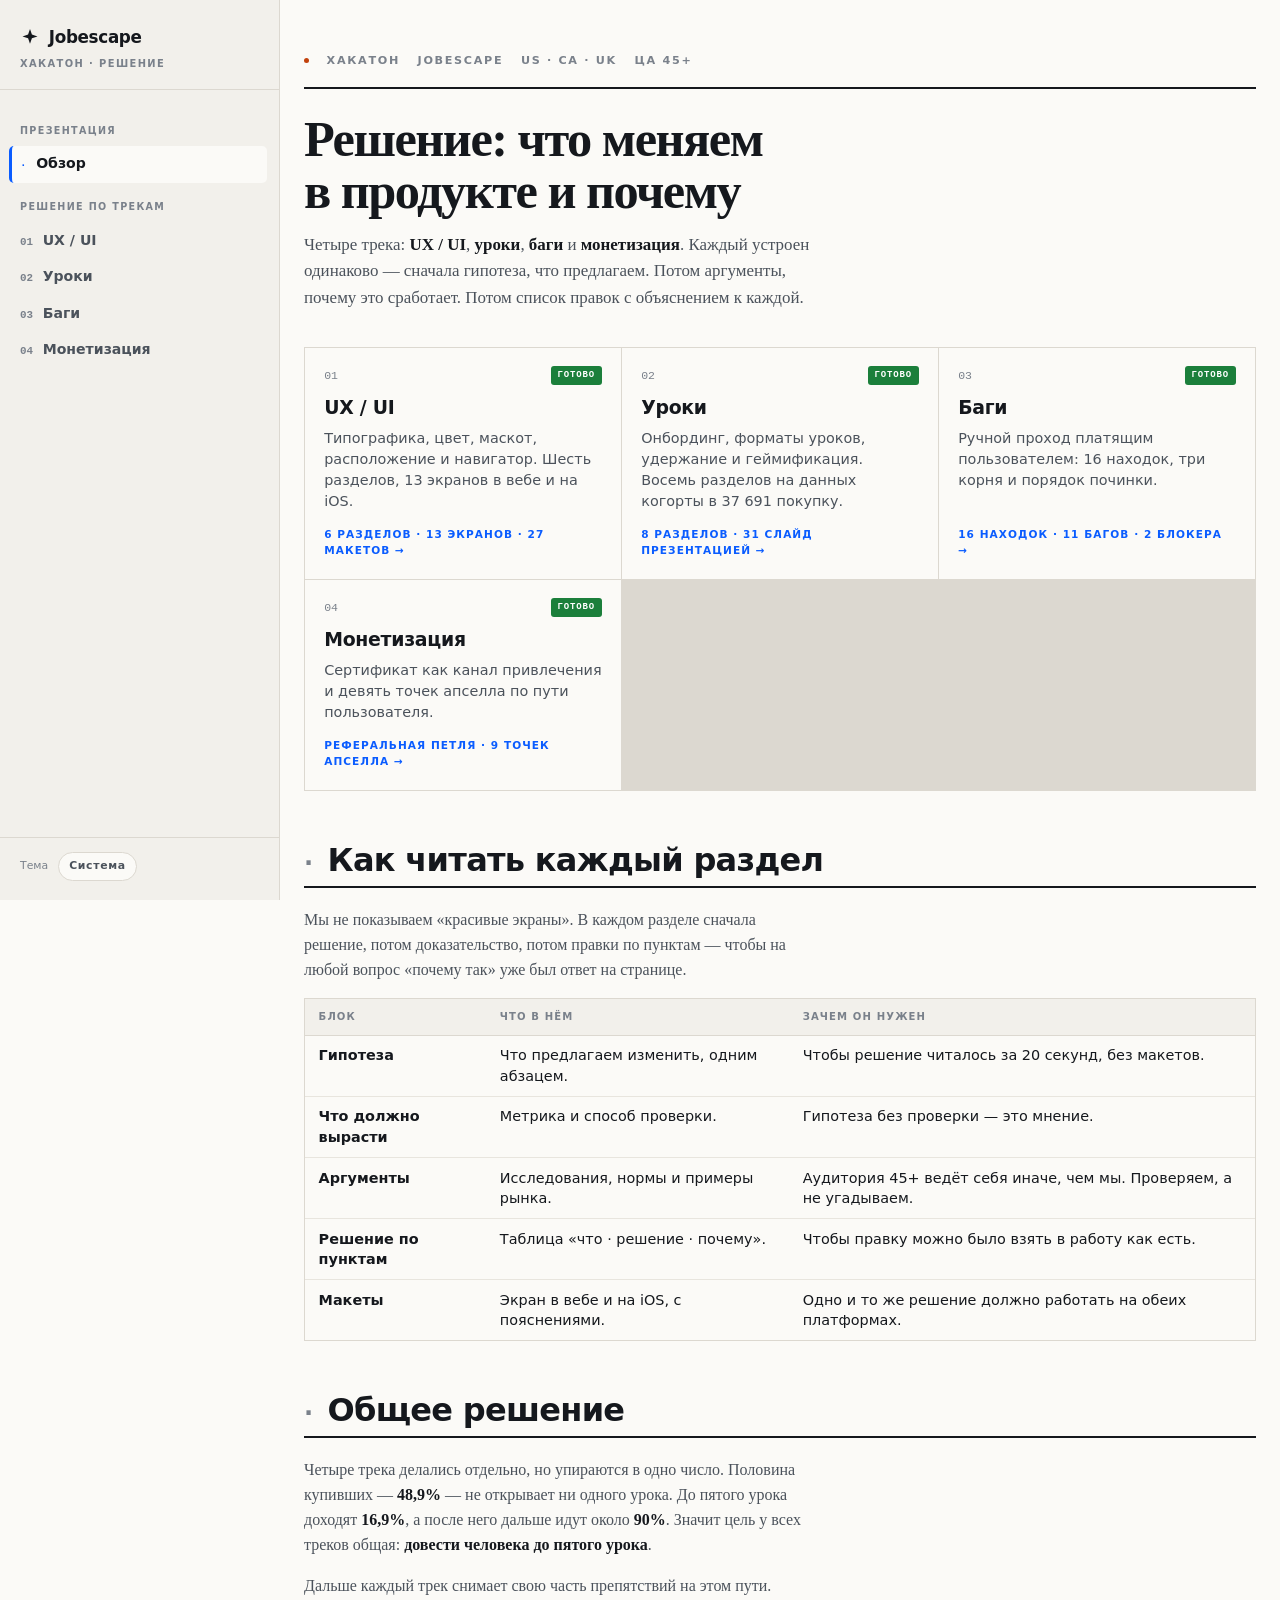
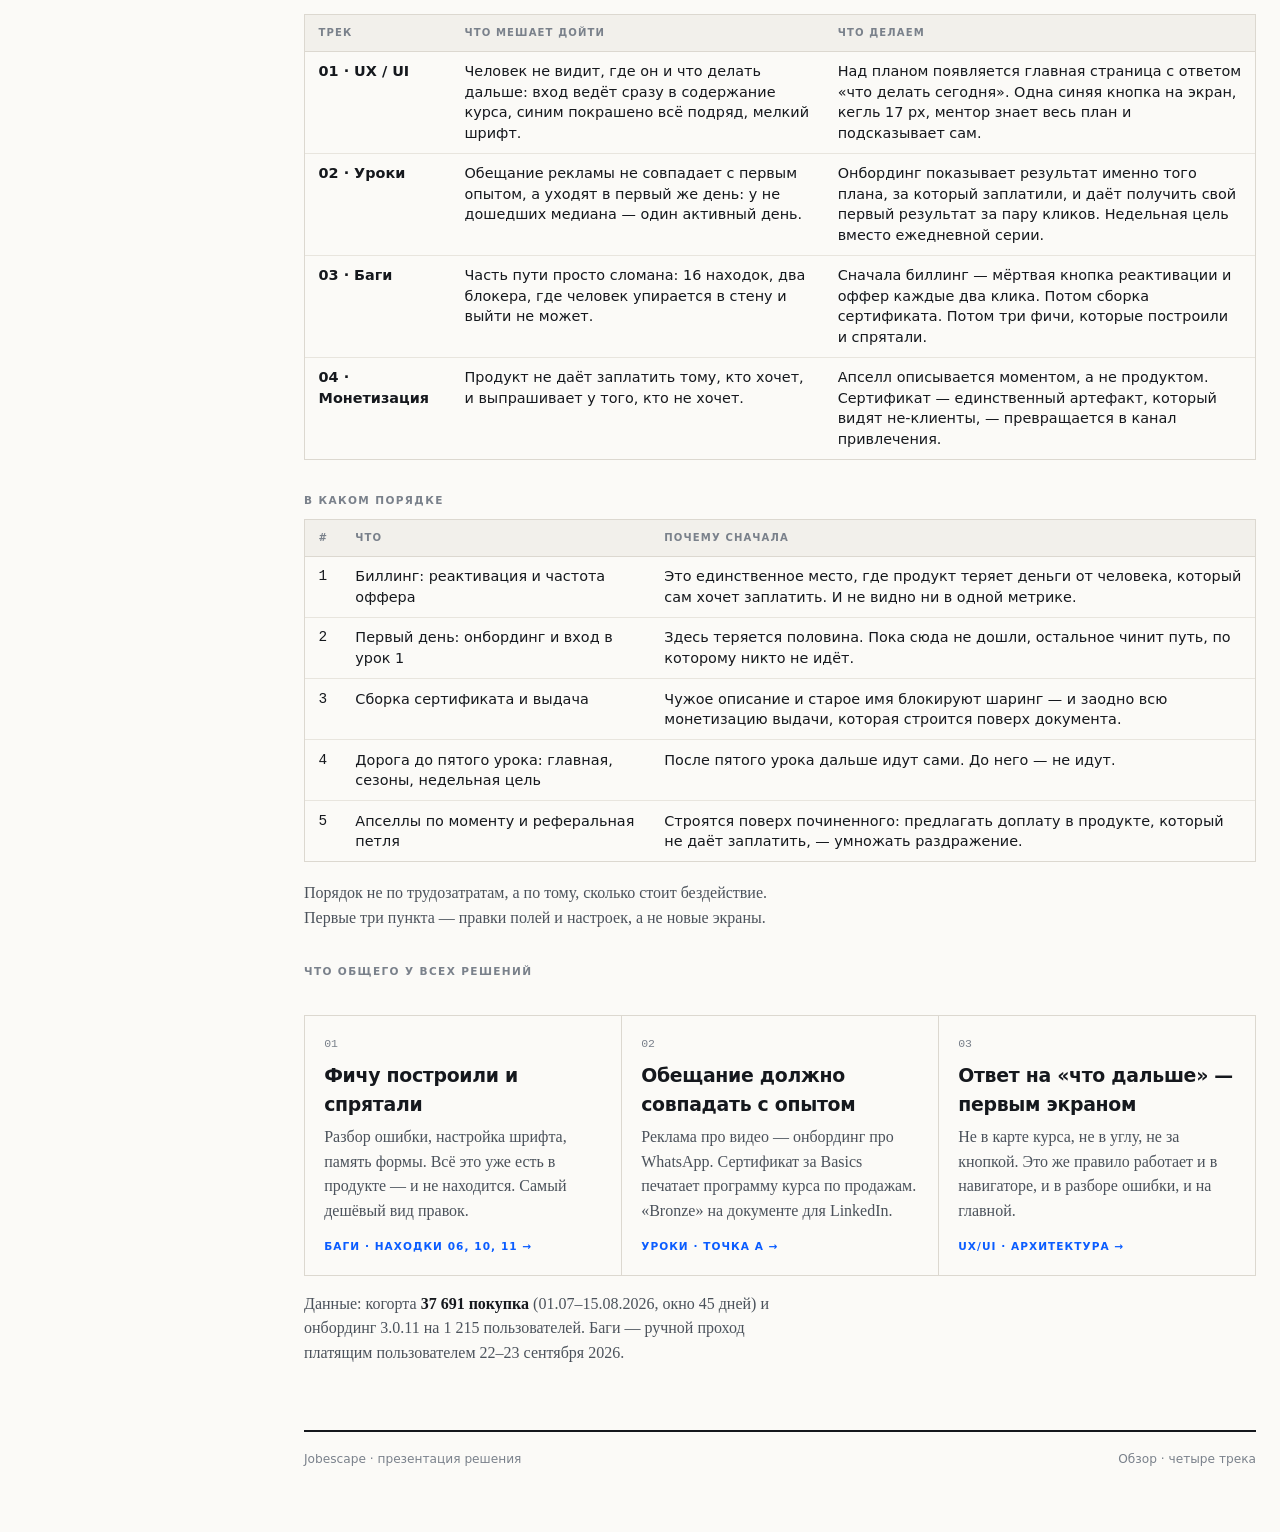
==== commit 628023c4: "Выборка мини-опроса и общее решение на главной В артефакте на месте выборки стояла заметка себе «вст" ====
--- a/index.html
+++ b/index.html
@@ -101,18 +101,108 @@
 
   <section class="sec" id="common">
     <div class="sec__hd"><span class="n">·</span><h2>Общее решение</h2></div>
-    <div class="slot">
-      <span class="slot__tag">Слот под контент</span>
-      <h3>Сюда встанет сводное решение по трём трекам</h3>
-      <p>Место под общий текст: связка UX/UI, уроков и багов в одно решение —
-        что делаем, в каком порядке и что это даёт. Пришли текст, и он встанет сюда
-        в той же вёрстке, что и остальные разделы.</p>
-      <ul>
-        <li>Сводная гипотеза по продукту</li>
-        <li>Что общего у трёх треков и где они пересекаются</li>
-        <li>Порядок внедрения и метрики целиком</li>
-      </ul>
-    </div>
+    <p>Четыре трека делались отдельно, но упираются в одно число. Половина
+      купивших — <b>48,9%</b> — не открывает ни одного урока. До пятого урока
+      доходят <b>16,9%</b>, а после него дальше идут около <b>90%</b>.
+      Значит цель у всех треков общая: <b>довести человека до пятого урока</b>.</p>
+    <p>Дальше каждый трек снимает свою часть препятствий на этом пути.</p>
+
+    <div class="shell-tbl">
+      <table>
+        <thead><tr><th>Трек</th><th>Что мешает дойти</th><th>Что делаем</th></tr></thead>
+        <tbody>
+          <tr>
+            <td><b>01 · UX / UI</b></td>
+            <td>Человек не видит, где он и что делать дальше: вход ведёт сразу
+              в содержание курса, синим покрашено всё подряд, мелкий шрифт.</td>
+            <td>Над планом появляется главная страница с ответом «что делать
+              сегодня». Одна синяя кнопка на экран, кегль 17 px, ментор знает
+              весь план и подсказывает сам.</td>
+          </tr>
+          <tr>
+            <td><b>02 · Уроки</b></td>
+            <td>Обещание рекламы не совпадает с первым опытом, а уходят
+              в первый же день: у не дошедших медиана — один активный день.</td>
+            <td>Онбординг показывает результат именно того плана, за который
+              заплатили, и даёт получить свой первый результат за пару кликов.
+              Недельная цель вместо ежедневной серии.</td>
+          </tr>
+          <tr>
+            <td><b>03 · Баги</b></td>
+            <td>Часть пути просто сломана: 16 находок, два блокера, где человек
+              упирается в стену и выйти не может.</td>
+            <td>Сначала биллинг — мёртвая кнопка реактивации и оффер каждые
+              два клика. Потом сборка сертификата. Потом три фичи, которые
+              построили и спрятали.</td>
+          </tr>
+          <tr>
+            <td><b>04 · Монетизация</b></td>
+            <td>Продукт не даёт заплатить тому, кто хочет, и выпрашивает
+              у того, кто не хочет.</td>
+            <td>Апселл описывается моментом, а не продуктом. Сертификат —
+              единственный артефакт, который видят не-клиенты, — превращается
+              в канал привлечения.</td>
+          </tr>
+        </tbody>
+      </table>
+    </div>
+
+    <h3 class="kicker">В каком порядке</h3>
+    <div class="shell-tbl">
+      <table>
+        <thead><tr><th class="n">#</th><th>Что</th><th>Почему сначала</th></tr></thead>
+        <tbody>
+          <tr><td class="n">1</td><td>Биллинг: реактивация и частота оффера</td>
+            <td>Это единственное место, где продукт теряет деньги от человека,
+              который сам хочет заплатить. И не видно ни в одной метрике.</td></tr>
+          <tr><td class="n">2</td><td>Первый день: онбординг и вход в урок 1</td>
+            <td>Здесь теряется половина. Пока сюда не дошли, остальное чинит
+              путь, по которому никто не идёт.</td></tr>
+          <tr><td class="n">3</td><td>Сборка сертификата и выдача</td>
+            <td>Чужое описание и старое имя блокируют шаринг — и заодно
+              всю монетизацию выдачи, которая строится поверх документа.</td></tr>
+          <tr><td class="n">4</td><td>Дорога до пятого урока: главная, сезоны,
+            недельная цель</td>
+            <td>После пятого урока дальше идут сами. До него — не идут.</td></tr>
+          <tr><td class="n">5</td><td>Апселлы по моменту и реферальная петля</td>
+            <td>Строятся поверх починенного: предлагать доплату в продукте,
+              который не даёт заплатить, — умножать раздражение.</td></tr>
+        </tbody>
+      </table>
+    </div>
+    <p class="line">Порядок не по трудозатратам, а по тому, сколько стоит
+      бездействие. Первые три пункта — правки полей и настроек, а не новые
+      экраны.</p>
+
+    <h3 class="kicker">Что общего у всех решений</h3>
+    <div class="tracks">
+      <a class="track" href="bugs.html#out" data-state="ready">
+        <span class="track__n">01</span>
+        <h2>Фичу построили и спрятали</h2>
+        <p>Разбор ошибки, настройка шрифта, память формы. Всё это уже есть
+          в продукте — и не находится. Самый дешёвый вид правок.</p>
+        <span class="track__go">баги · находки 06, 10, 11 →</span>
+      </a>
+      <a class="track" href="lessons.html#a" data-state="ready">
+        <span class="track__n">02</span>
+        <h2>Обещание должно совпадать с опытом</h2>
+        <p>Реклама про видео — онбординг про WhatsApp. Сертификат за Basics
+          печатает программу курса по продажам. «Bronze» на документе
+          для LinkedIn.</p>
+        <span class="track__go">уроки · точка А →</span>
+      </a>
+      <a class="track" href="ux-ui.html#ia" data-state="ready">
+        <span class="track__n">03</span>
+        <h2>Ответ на «что дальше» — первым экраном</h2>
+        <p>Не в карте курса, не в углу, не за кнопкой. Это же правило работает
+          и в навигаторе, и в разборе ошибки, и на главной.</p>
+        <span class="track__go">ux/ui · архитектура →</span>
+      </a>
+    </div>
+
+    <p class="line">Данные: когорта <b>37 691 покупка</b> (01.07–15.08.2026, окно
+      45 дней) и онбординг 3.0.11 на 1 215 пользователей. Баги — ручной проход
+      платящим пользователем 22–23 сентября 2026.</p>
   </section>
 
   <footer class="pfoot"><span>Jobescape · презентация решения</span><span>Обзор · четыре трека</span></footer>
--- a/assets/shell.css
+++ b/assets/shell.css
@@ -432,3 +432,6 @@
 }
 .doc .idea__r a:hover, .doc .rl a:hover, .doc p a:hover,
 .doc figcaption a:hover, .doc td a:hover{text-decoration-thickness:2px;}
+
+/* Перечисление внутри пояснительной строки — выделяем, не превращая в курсив. */
+.doc .line em{font-style:normal; color:var(--ink); font-weight:600;}
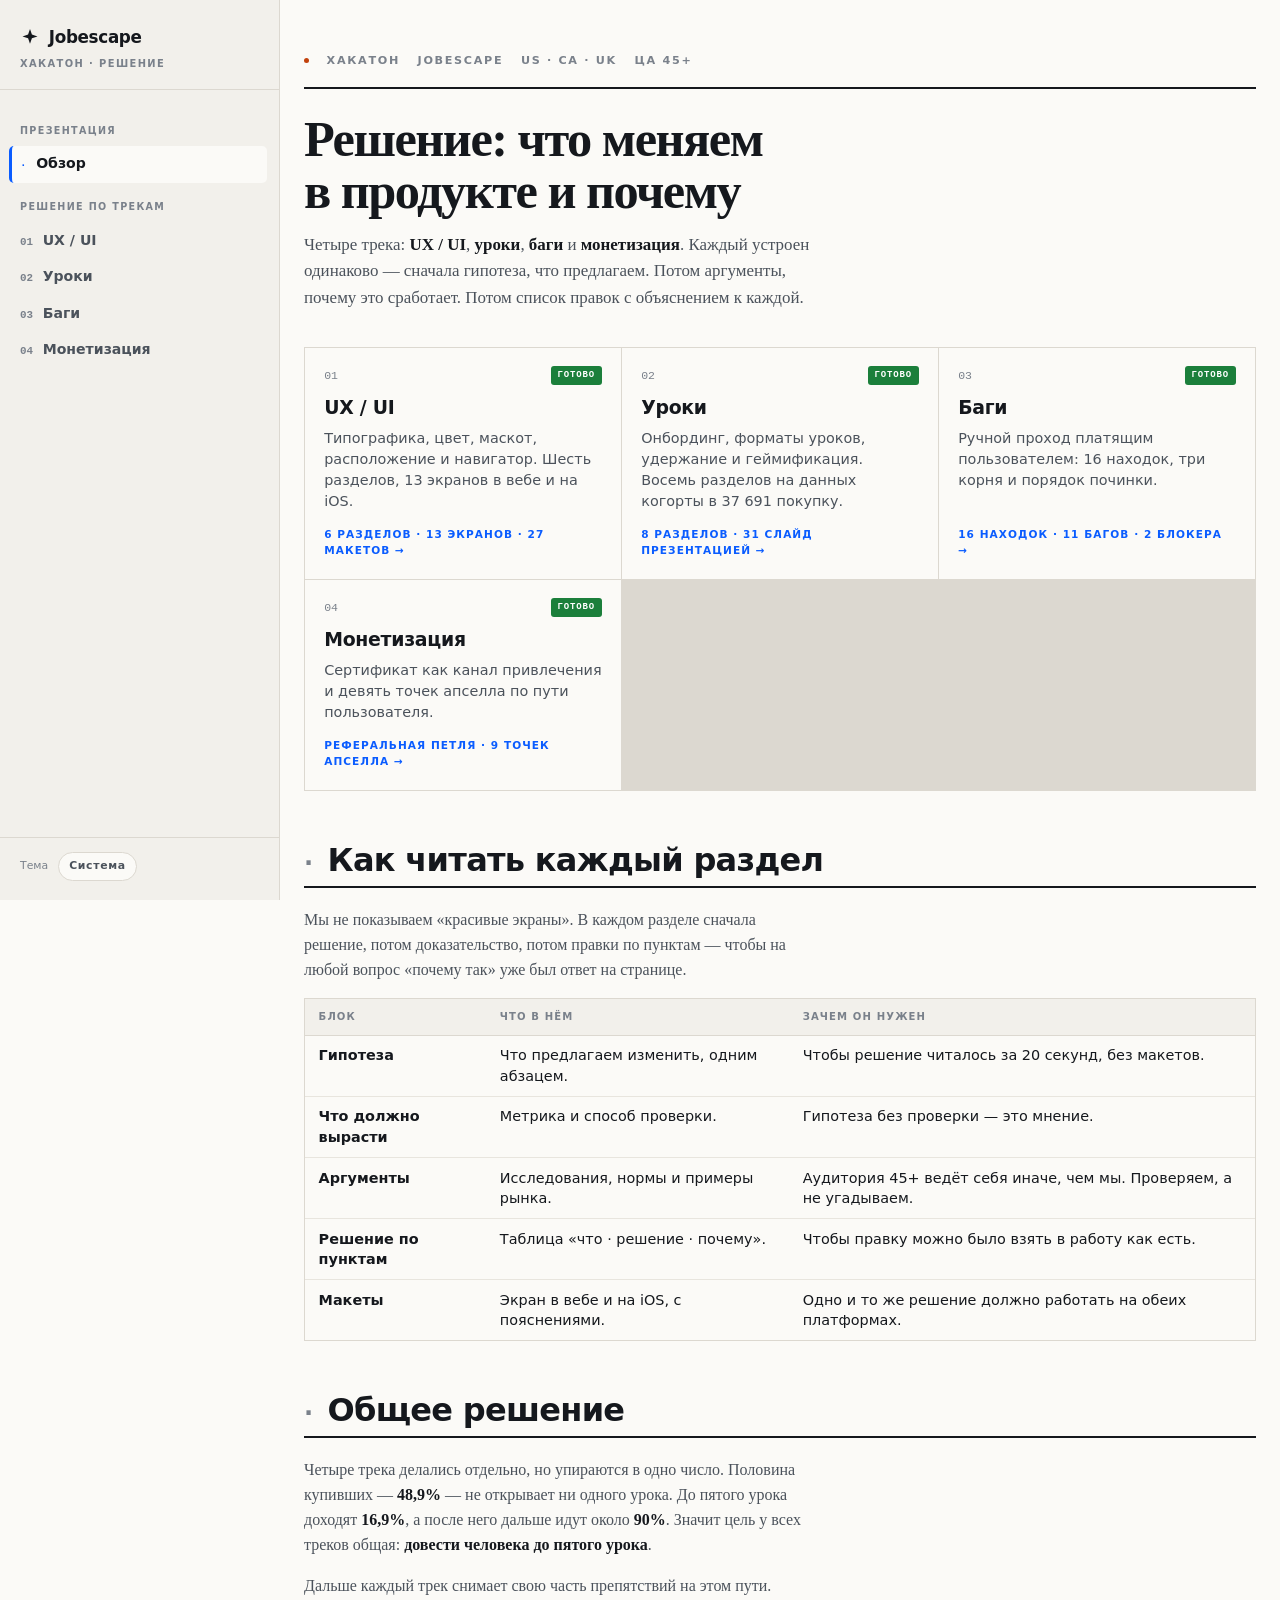
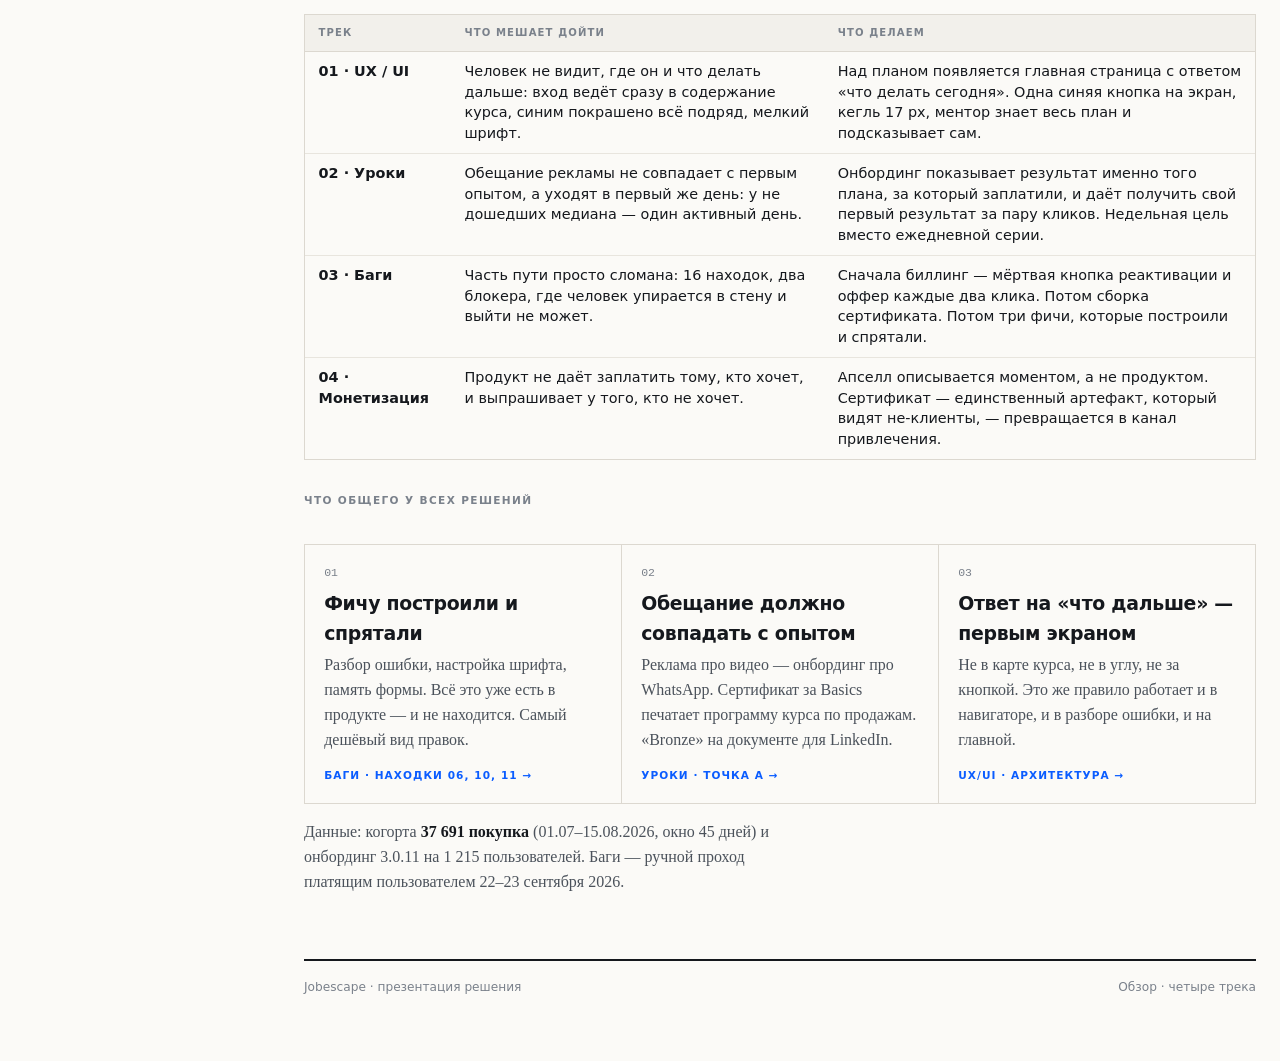
==== commit 0243fff5: "Убран блок «В каком порядке» из общего решения Co-Authored-By: Claude Opus 5 (1M context) <noreply@a" ====
--- a/index.html
+++ b/index.html
@@ -147,33 +147,6 @@
       </table>
     </div>
 
-    <h3 class="kicker">В каком порядке</h3>
-    <div class="shell-tbl">
-      <table>
-        <thead><tr><th class="n">#</th><th>Что</th><th>Почему сначала</th></tr></thead>
-        <tbody>
-          <tr><td class="n">1</td><td>Биллинг: реактивация и частота оффера</td>
-            <td>Это единственное место, где продукт теряет деньги от человека,
-              который сам хочет заплатить. И не видно ни в одной метрике.</td></tr>
-          <tr><td class="n">2</td><td>Первый день: онбординг и вход в урок 1</td>
-            <td>Здесь теряется половина. Пока сюда не дошли, остальное чинит
-              путь, по которому никто не идёт.</td></tr>
-          <tr><td class="n">3</td><td>Сборка сертификата и выдача</td>
-            <td>Чужое описание и старое имя блокируют шаринг — и заодно
-              всю монетизацию выдачи, которая строится поверх документа.</td></tr>
-          <tr><td class="n">4</td><td>Дорога до пятого урока: главная, сезоны,
-            недельная цель</td>
-            <td>После пятого урока дальше идут сами. До него — не идут.</td></tr>
-          <tr><td class="n">5</td><td>Апселлы по моменту и реферальная петля</td>
-            <td>Строятся поверх починенного: предлагать доплату в продукте,
-              который не даёт заплатить, — умножать раздражение.</td></tr>
-        </tbody>
-      </table>
-    </div>
-    <p class="line">Порядок не по трудозатратам, а по тому, сколько стоит
-      бездействие. Первые три пункта — правки полей и настроек, а не новые
-      экраны.</p>
-
     <h3 class="kicker">Что общего у всех решений</h3>
     <div class="tracks">
       <a class="track" href="bugs.html#out" data-state="ready">
